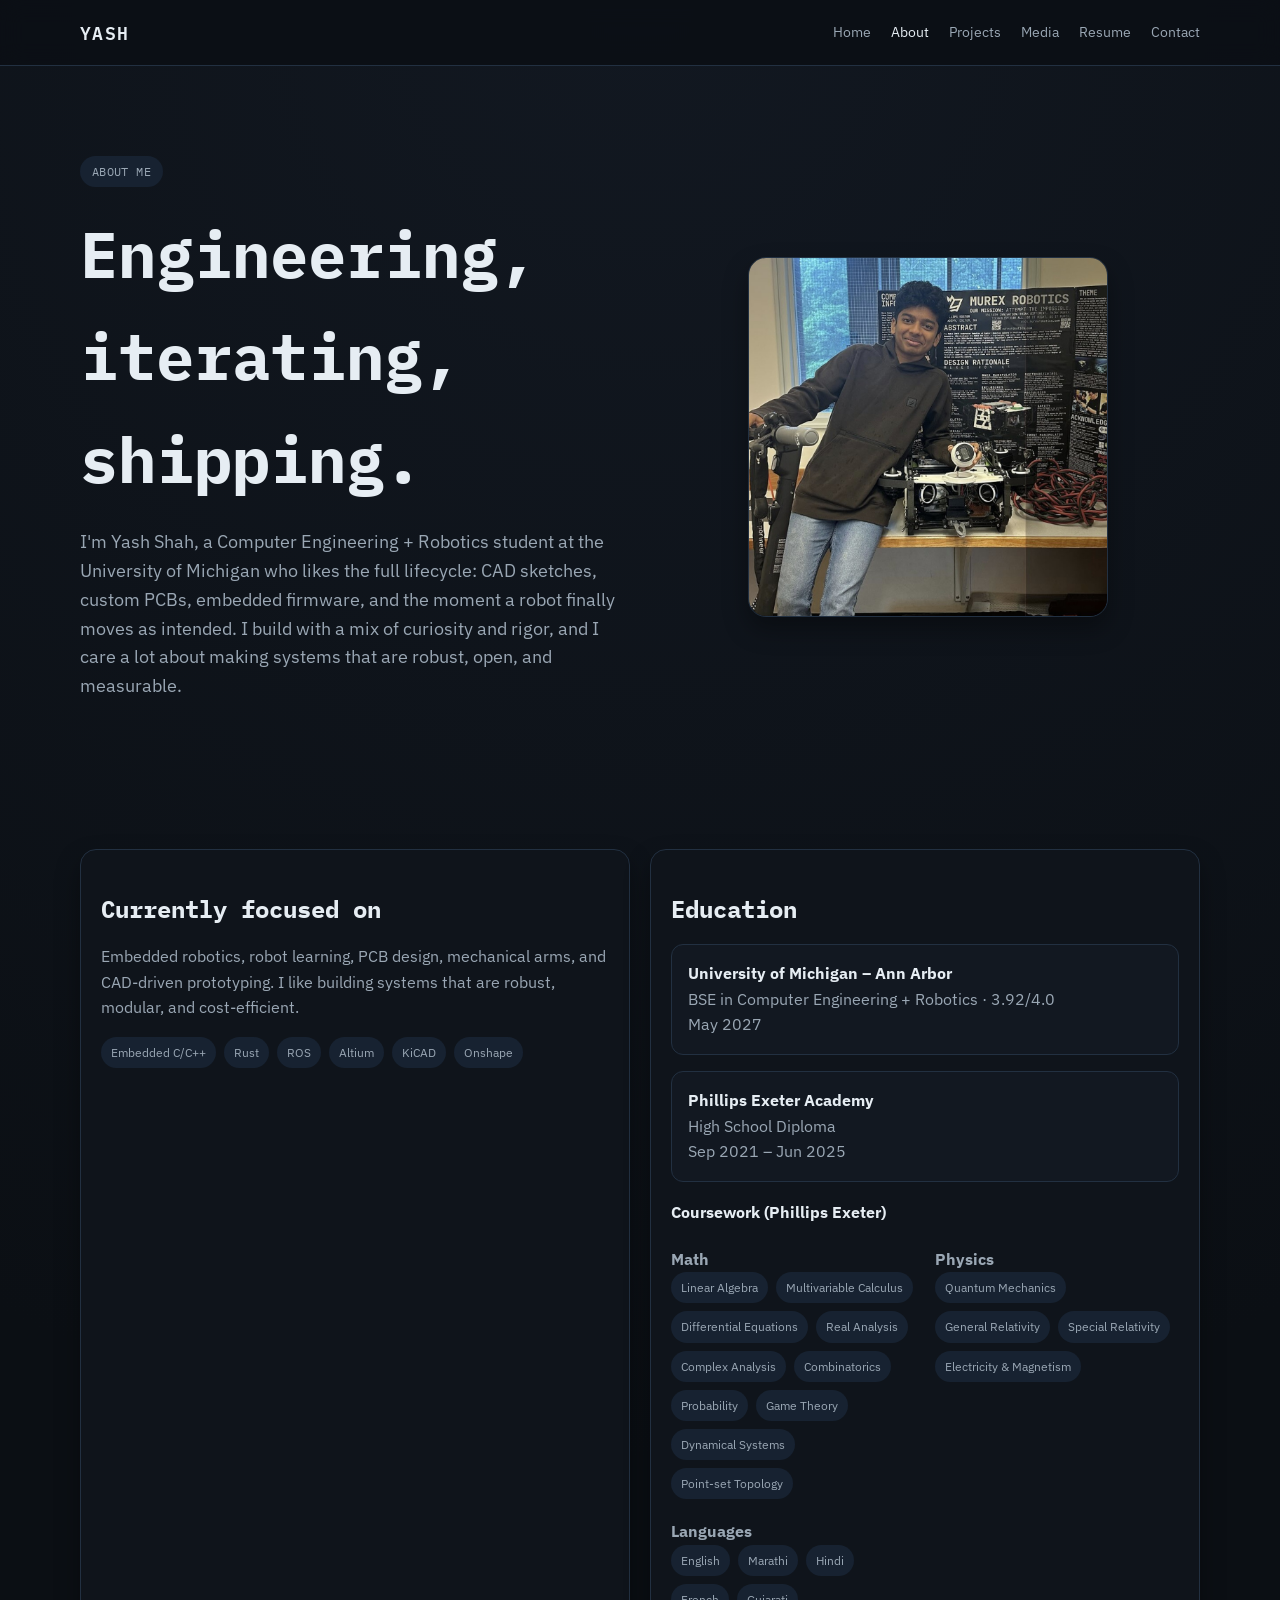
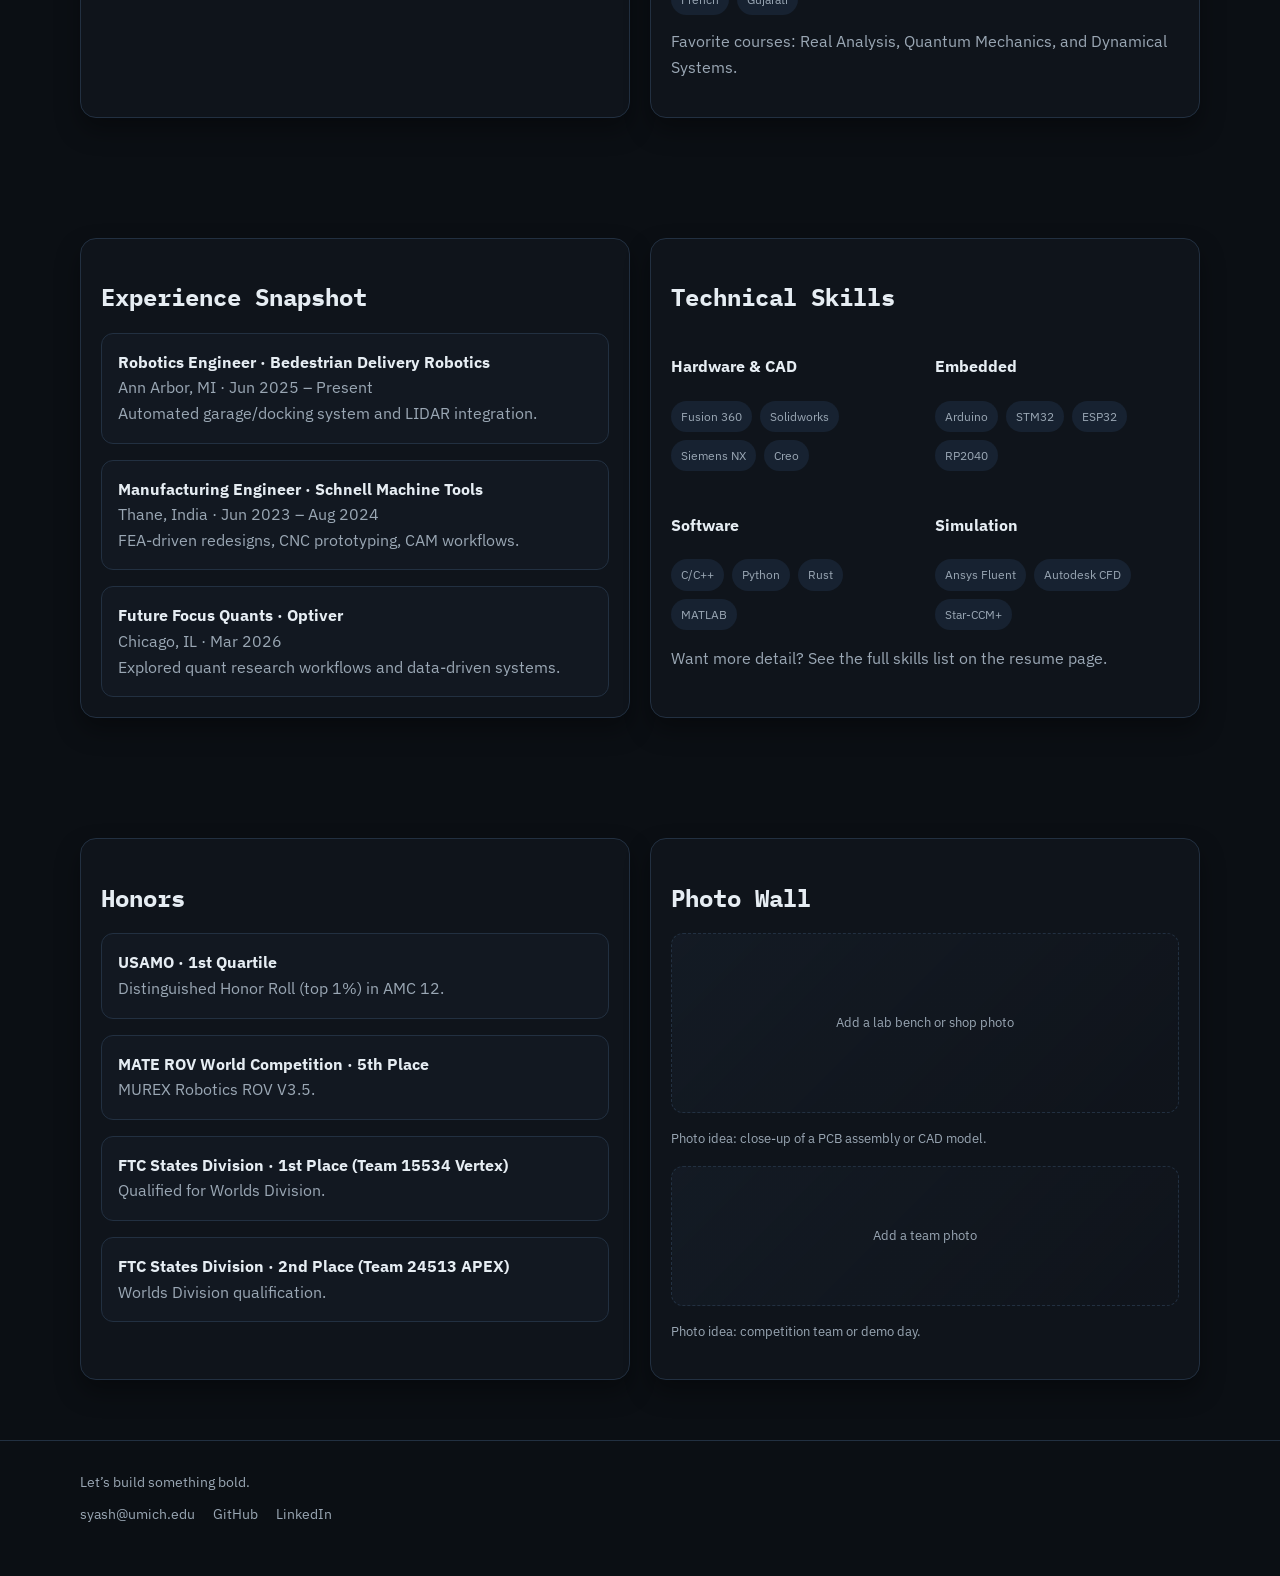
==== about.html @ 1bed522b "Starter template without media" ====
<!DOCTYPE html>
<html lang="en">
  <head>
    <meta charset="UTF-8" />
    <meta name="viewport" content="width=device-width, initial-scale=1.0" />
    <title>About | Yash</title>
    <link rel="stylesheet" href="styles.css" />
  </head>
  <body>
    <header class="nav">
      <div class="container nav-inner">
        <a class="logo" href="index.html">Yash</a>
        <nav class="nav-links">
          <a href="index.html">Home</a>
          <a href="about.html">About</a>
          <a href="projects.html">Projects</a>
          <a href="media.html">Media</a>
          <a href="resume.html">Resume</a>
          <a href="contact.html">Contact</a>
        </nav>
      </div>
    </header>

    <main>
      <section class="hero">
        <div class="container hero-grid">
          <div>
            <span class="pill">About Me</span>
            <h1>Engineering, iterating, shipping.</h1>
            <p>
              I'm Yash Shah, a Computer Engineering + Robotics student at the
              University of Michigan who likes the full lifecycle: CAD sketches,
              custom PCBs, embedded firmware, and the moment a robot finally
              moves as intended. I build with a mix of curiosity and rigor, and
              I care a lot about making systems that are robust, open, and
              measurable.
            </p>
          </div>
          <div class="hero-media">
            <img class="headshot" src="yash.jpg" alt="Yash headshot" />
          </div>
        </div>
      </section>

      <section>
        <div class="container split">
          <div class="card">
            <h2 class="section-title">Currently focused on</h2>
            <p class="muted">
              Embedded robotics, robot learning, PCB design, mechanical arms,
              and CAD-driven prototyping. I like building systems that are
              robust, modular, and cost-efficient.
            </p>
            <div class="tags">
              <span class="tag">Embedded C/C++</span>
              <span class="tag">Rust</span>
              <span class="tag">ROS</span>
              <span class="tag">Altium</span>
              <span class="tag">KiCAD</span>
              <span class="tag">Onshape</span>
            </div>
          </div>
          <div class="card">
            <h2 class="section-title">Education</h2>
            <div class="timeline">
              <div class="timeline-item">
                <strong>University of Michigan – Ann Arbor</strong>
                <div class="muted">BSE in Computer Engineering + Robotics · 3.92/4.0</div>
                <div class="muted">May 2027</div>
              </div>
              <div class="timeline-item">
                <strong>Phillips Exeter Academy</strong>
                <div class="muted">High School Diploma</div>
                <div class="muted">Sep 2021 – Jun 2025</div>
              </div>
            </div>
            <h4 style="margin-top: 18px;">Coursework (Phillips Exeter)</h4>
            <div class="split">
              <div>
                <strong class="muted">Math</strong>
                <div class="tags">
                  <span class="tag">Linear Algebra</span>
                  <span class="tag">Multivariable Calculus</span>
                  <span class="tag">Differential Equations</span>
                  <span class="tag">Real Analysis</span>
                  <span class="tag">Complex Analysis</span>
                  <span class="tag">Combinatorics</span>
                  <span class="tag">Probability</span>
                  <span class="tag">Game Theory</span>
                  <span class="tag">Dynamical Systems</span>
                  <span class="tag">Point-set Topology</span>
                </div>
              </div>
              <div>
                <strong class="muted">Physics</strong>
                <div class="tags">
                  <span class="tag">Quantum Mechanics</span>
                  <span class="tag">General Relativity</span>
                  <span class="tag">Special Relativity</span>
                  <span class="tag">Electricity & Magnetism</span>
                </div>
              </div>
              <div>
                <strong class="muted">Languages</strong>
                <div class="tags">
                  <span class="tag">English</span>
                  <span class="tag">Marathi</span>
                  <span class="tag">Hindi</span>
                  <span class="tag">French</span>
                  <span class="tag">Gujarati</span>
                </div>
              </div>
            </div>
            <p class="muted" style="margin-top: 14px;">
              Favorite courses: Real Analysis, Quantum Mechanics, and Dynamical Systems.
            </p>
          </div>
        </div>
      </section>

      <section>
        <div class="container split">
          <div class="card">
            <h2 class="section-title">Experience Snapshot</h2>
            <div class="timeline">
              <div class="timeline-item">
                <strong>Robotics Engineer · Bedestrian Delivery Robotics</strong>
                <div class="muted">Ann Arbor, MI · Jun 2025 – Present</div>
                <div class="muted">Automated garage/docking system and LIDAR integration.</div>
              </div>
              <div class="timeline-item">
                <strong>Manufacturing Engineer · Schnell Machine Tools</strong>
                <div class="muted">Thane, India · Jun 2023 – Aug 2024</div>
                <div class="muted">FEA-driven redesigns, CNC prototyping, CAM workflows.</div>
              </div>
              <div class="timeline-item">
                <strong>Future Focus Quants · Optiver</strong>
                <div class="muted">Chicago, IL · Mar 2026</div>
                <div class="muted">Explored quant research workflows and data-driven systems.</div>
              </div>
            </div>
          </div>
          <div class="card">
            <h2 class="section-title">Technical Skills</h2>
            <div class="split">
              <div>
                <h4>Hardware & CAD</h4>
                <div class="tags">
                  <span class="tag">Fusion 360</span>
                  <span class="tag">Solidworks</span>
                  <span class="tag">Siemens NX</span>
                  <span class="tag">Creo</span>
                </div>
              </div>
              <div>
                <h4>Embedded</h4>
                <div class="tags">
                  <span class="tag">Arduino</span>
                  <span class="tag">STM32</span>
                  <span class="tag">ESP32</span>
                  <span class="tag">RP2040</span>
                </div>
              </div>
              <div>
                <h4>Software</h4>
                <div class="tags">
                  <span class="tag">C/C++</span>
                  <span class="tag">Python</span>
                  <span class="tag">Rust</span>
                  <span class="tag">MATLAB</span>
                </div>
              </div>
              <div>
                <h4>Simulation</h4>
                <div class="tags">
                  <span class="tag">Ansys Fluent</span>
                  <span class="tag">Autodesk CFD</span>
                  <span class="tag">Star-CCM+</span>
                </div>
              </div>
            </div>
            <p class="muted" style="margin-top: 16px;">
              Want more detail? See the full skills list on the resume page.
            </p>
          </div>
        </div>
      </section>
      <section>
        <div class="container split">
          <div class="card">
            <h2 class="section-title">Honors</h2>
            <div class="list">
              <div class="timeline-item">
                <strong>USAMO · 1st Quartile</strong>
                <div class="muted">Distinguished Honor Roll (top 1%) in AMC 12.</div>
              </div>
              <div class="timeline-item">
                <strong>MATE ROV World Competition · 5th Place</strong>
                <div class="muted">MUREX Robotics ROV V3.5.</div>
              </div>
              <div class="timeline-item">
                <strong>FTC States Division · 1st Place (Team 15534 Vertex)</strong>
                <div class="muted">Qualified for Worlds Division.</div>
              </div>
              <div class="timeline-item">
                <strong>FTC States Division · 2nd Place (Team 24513 APEX)</strong>
                <div class="muted">Worlds Division qualification.</div>
              </div>
            </div>
          </div>
          <div class="card">
            <h2 class="section-title">Photo Wall</h2>
            <div class="media-placeholder">Add a lab bench or shop photo</div>
            <p class="media-caption">Photo idea: close-up of a PCB assembly or CAD model.</p>
            <div class="media-placeholder small">Add a team photo</div>
            <p class="media-caption">Photo idea: competition team or demo day.</p>
          </div>
        </div>
      </section>
    </main>

    <footer class="footer">
      <div class="container">
        <div>Let’s build something bold.</div>
        <div class="footer-links">
          <a href="mailto:syash@umich.edu">syash@umich.edu</a>
          <a href="https://github.com/spicysev-gif" target="_blank" rel="noreferrer">GitHub</a>
          <a href="https://linkedin.com/in/yash-shah1813" target="_blank" rel="noreferrer">LinkedIn</a>
        </div>
      </div>
    </footer>

    <script src="script.js"></script>
  </body>
</html>
---- styles.css ----
@import url("https://fonts.googleapis.com/css2?family=IBM+Plex+Mono:wght@400;600&family=IBM+Plex+Sans:wght@400;500;600&display=swap");

:root {
  color-scheme: dark;
  --bg: #0b0f14;
  --bg-elev: #121821;
  --text: #e6edf3;
  --muted: #9aa7b4;
  --accent: #5ab2ff;
  --accent-strong: #7cc4ff;
  --border: #223041;
  --card: #0f141b;
  --tag: #172231;
  --shadow: 0 12px 24px rgba(0, 0, 0, 0.35);
}

*,
*::before,
*::after {
  box-sizing: border-box;
}

body {
  margin: 0;
  font-family: "IBM Plex Sans", "Segoe UI", system-ui, sans-serif;
  background: radial-gradient(circle at top, #121821 0%, #0b0f14 45%);
  color: var(--text);
  line-height: 1.6;
}

a {
  color: inherit;
  text-decoration: none;
}

img {
  max-width: 100%;
  display: block;
}

.container {
  width: min(1120px, 92vw);
  margin: 0 auto;
}

.pill {
  display: inline-flex;
  align-items: center;
  gap: 8px;
  padding: 6px 12px;
  border-radius: 999px;
  background: var(--tag);
  color: var(--muted);
  font-family: "IBM Plex Mono", monospace;
  font-size: 12px;
  letter-spacing: 0.03em;
  text-transform: uppercase;
}

.nav {
  position: sticky;
  top: 0;
  z-index: 10;
  backdrop-filter: blur(12px);
  background: rgba(11, 15, 20, 0.85);
  border-bottom: 1px solid var(--border);
}

.nav-inner {
  display: flex;
  align-items: center;
  justify-content: space-between;
  padding: 18px 0;
}

.logo {
  font-family: "IBM Plex Mono", monospace;
  font-weight: 600;
  letter-spacing: 0.08em;
  text-transform: uppercase;
  font-size: 18px;
}

.nav-links {
  display: flex;
  gap: 20px;
  font-size: 14px;
  color: var(--muted);
}

.nav-links a.active {
  color: var(--text);
}

.hero {
  padding: 90px 0 70px;
}

.hero-grid {
  display: grid;
  gap: 32px;
  grid-template-columns: repeat(auto-fit, minmax(260px, 1fr));
  align-items: center;
}

.hero-media {
  display: grid;
  justify-items: center;
}

.headshot {
  width: min(360px, 80vw);
  aspect-ratio: 1 / 1;
  border-radius: 18px;
  object-fit: cover;
  border: 1px solid var(--border);
  box-shadow: var(--shadow);
}

.hero h1 {
  font-family: "IBM Plex Mono", monospace;
  font-size: clamp(36px, 6vw, 64px);
  margin: 16px 0 12px;
}

.hero p {
  max-width: 720px;
  color: var(--muted);
  font-size: 18px;
}

.hero-actions {
  display: flex;
  flex-wrap: wrap;
  gap: 16px;
  margin-top: 28px;
}

.button {
  padding: 12px 18px;
  border-radius: 10px;
  border: 1px solid var(--border);
  background: var(--bg-elev);
  color: var(--text);
  font-weight: 500;
  display: inline-flex;
  align-items: center;
  gap: 10px;
  transition: transform 0.2s ease, border-color 0.2s ease;
}

.button.primary {
  border-color: var(--accent);
  box-shadow: var(--shadow);
}

.button:hover {
  transform: translateY(-2px);
  border-color: var(--accent-strong);
}

section {
  padding: 60px 0;
}

.section-title {
  font-family: "IBM Plex Mono", monospace;
  font-size: 24px;
  margin-bottom: 16px;
}

.muted {
  color: var(--muted);
}

.grid {
  display: grid;
  gap: 20px;
}

.grid-3 {
  grid-template-columns: repeat(auto-fit, minmax(240px, 1fr));
}

.card {
  background: var(--card);
  border: 1px solid var(--border);
  border-radius: 16px;
  padding: 20px;
  box-shadow: var(--shadow);
}

.card h3 {
  margin: 8px 0 10px;
  font-size: 18px;
}

.card p {
  color: var(--muted);
  margin: 0 0 16px;
}

.tags {
  display: flex;
  flex-wrap: wrap;
  gap: 8px;
}

.tag {
  padding: 6px 10px;
  border-radius: 999px;
  background: var(--tag);
  font-size: 12px;
  color: var(--muted);
}

.media-placeholder {
  height: 180px;
  border-radius: 12px;
  border: 1px dashed var(--border);
  background: linear-gradient(135deg, rgba(34, 48, 65, 0.25), rgba(16, 20, 27, 0.6));
  display: grid;
  place-items: center;
  color: var(--muted);
  font-size: 13px;
  margin-bottom: 16px;
}

.media-placeholder.small {
  height: 140px;
}

.media-caption {
  margin-top: -6px;
  margin-bottom: 16px;
  font-size: 13px;
  color: var(--muted);
}

.detail {
  display: grid;
  gap: 30px;
  grid-template-columns: repeat(auto-fit, minmax(280px, 1fr));
  align-items: start;
}

.detail h4 {
  margin: 0 0 10px;
  font-size: 18px;
}

.detail ul {
  margin: 0;
  padding-left: 18px;
  color: var(--muted);
}

.resume-embed {
  width: 100%;
  height: min(80vh, 900px);
  border: 1px solid var(--border);
  border-radius: 12px;
  background: var(--bg-elev);
}

.footer {
  border-top: 1px solid var(--border);
  padding: 30px 0 50px;
  color: var(--muted);
  font-size: 14px;
}

.footer-links {
  display: flex;
  gap: 18px;
  flex-wrap: wrap;
  margin-top: 10px;
}

.project-actions {
  display: flex;
  flex-wrap: wrap;
  gap: 12px;
}

.button.disabled {
  opacity: 0.5;
  pointer-events: none;
}

.form {
  display: grid;
  gap: 16px;
  max-width: 620px;
}

label {
  font-size: 13px;
  color: var(--muted);
  display: block;
  margin-bottom: 6px;
}

input,
textarea {
  width: 100%;
  padding: 12px 14px;
  border-radius: 10px;
  border: 1px solid var(--border);
  background: var(--bg-elev);
  color: var(--text);
  font-family: inherit;
}

textarea {
  min-height: 140px;
  resize: vertical;
}

.split {
  display: grid;
  grid-template-columns: repeat(auto-fit, minmax(220px, 1fr));
  gap: 20px;
}

.list {
  display: grid;
  gap: 16px;
}

.media-grid {
  display: grid;
  gap: 18px;
  grid-template-columns: repeat(auto-fit, minmax(220px, 1fr));
}

.timeline {
  display: grid;
  gap: 16px;
}

.timeline-item {
  padding: 16px;
  border: 1px solid var(--border);
  border-radius: 12px;
  background: var(--bg-elev);
}

@media (max-width: 720px) {
  .nav-links {
    gap: 12px;
    font-size: 12px;
  }

  .hero {
    padding: 70px 0 50px;
  }
}
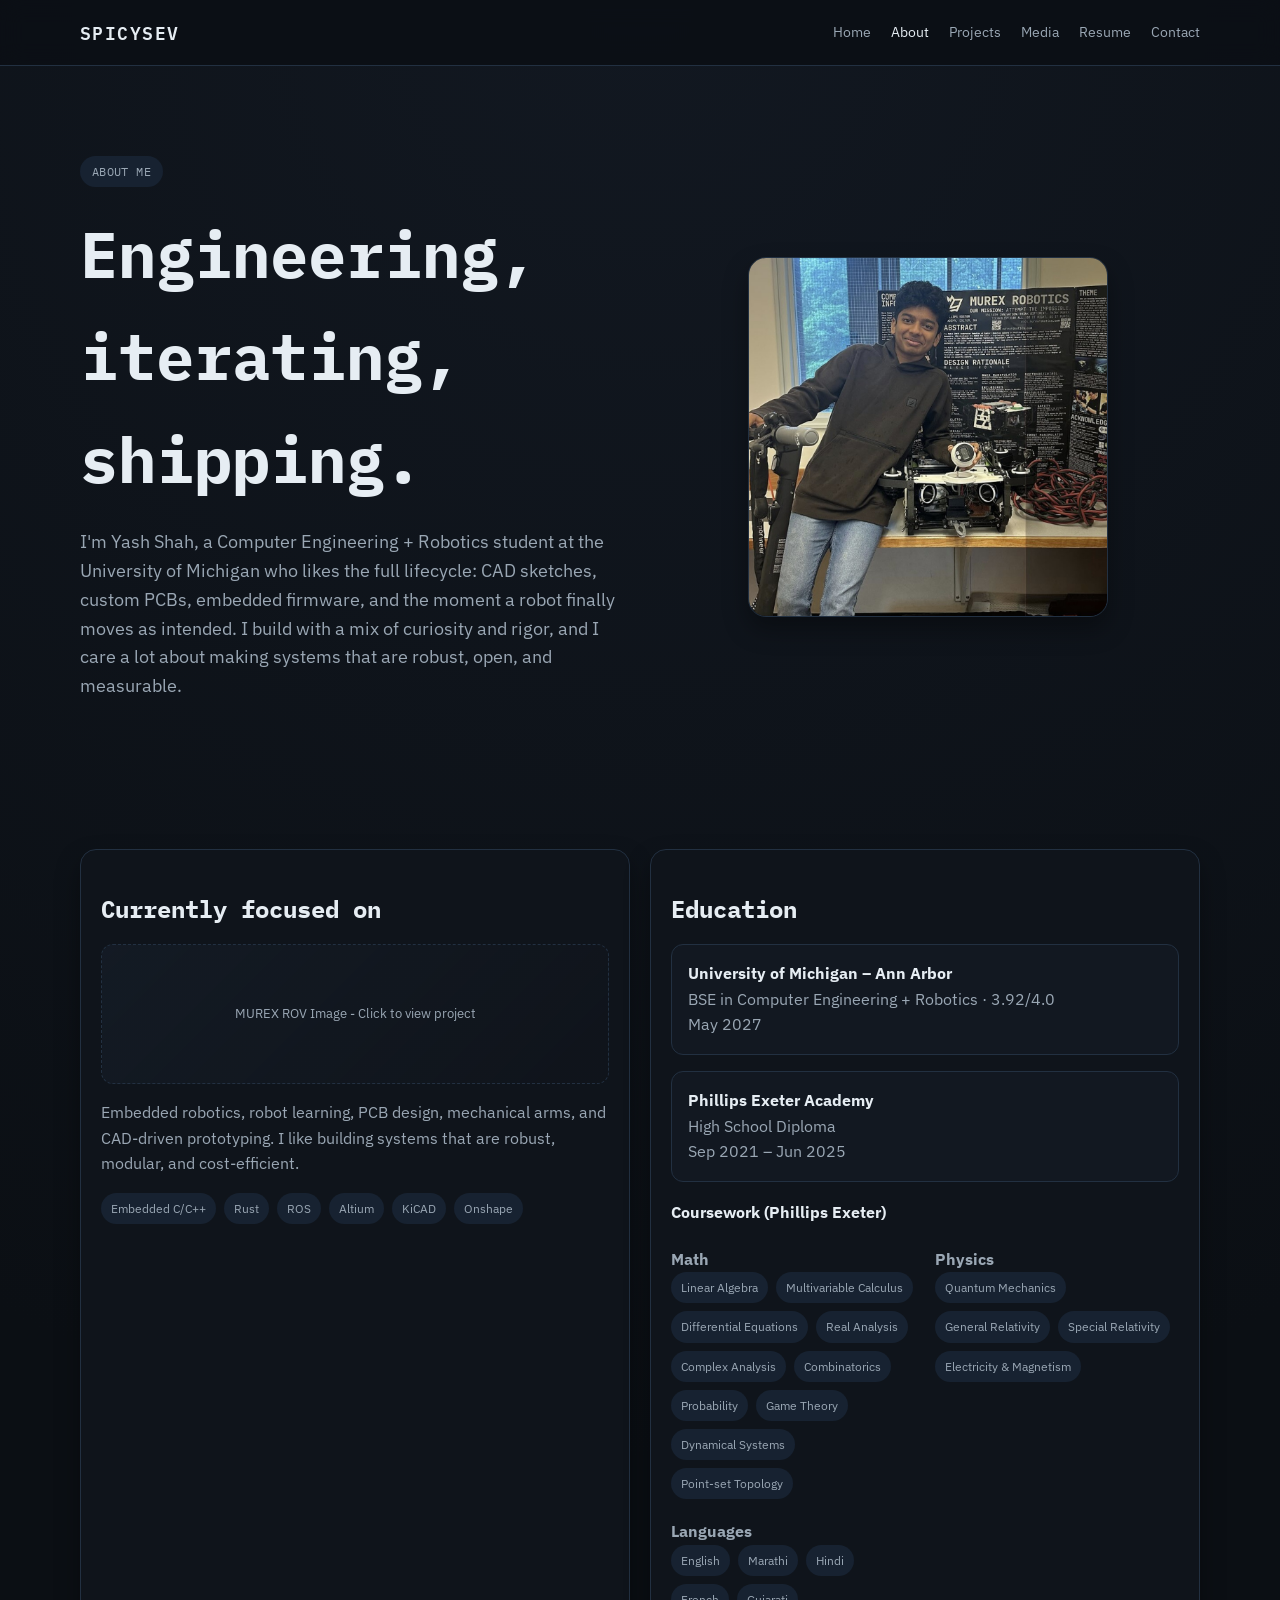
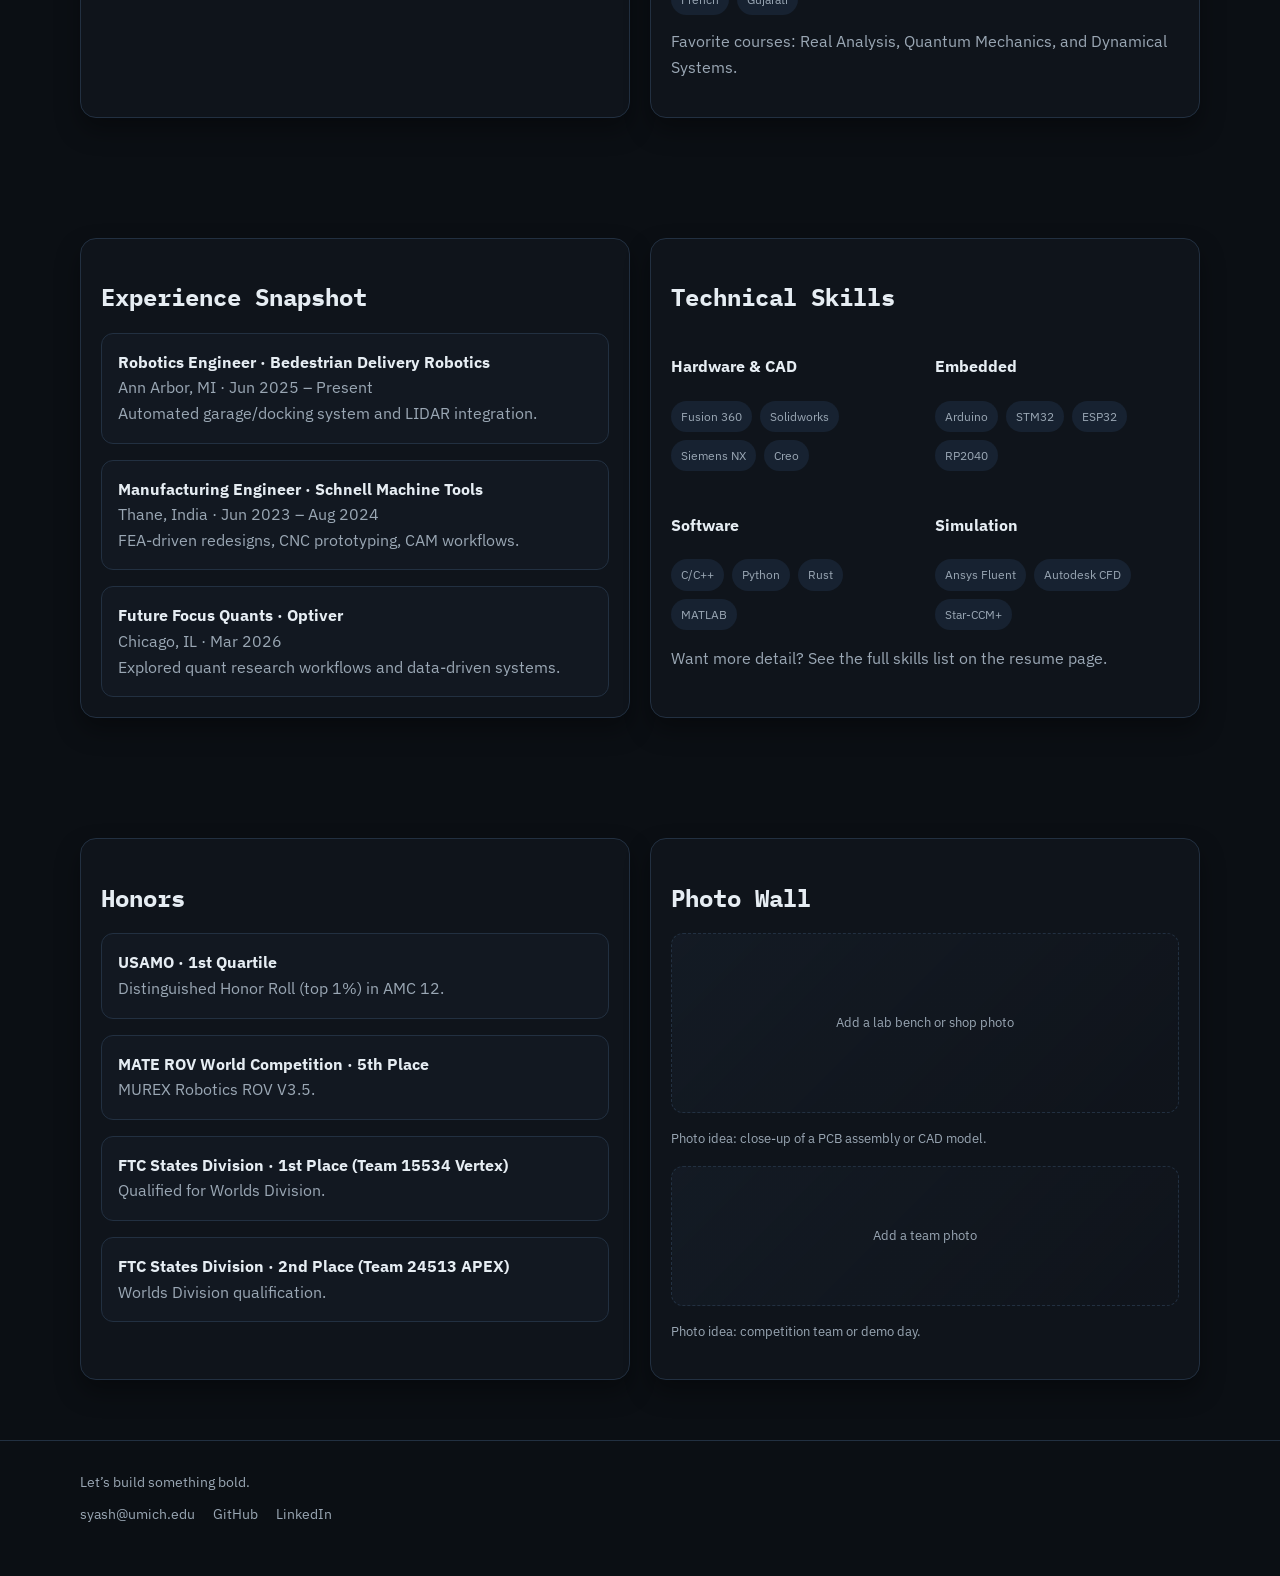
==== commit 009d22cd: "Added big media for MUREX" ====
--- a/about.html
+++ b/about.html
@@ -9,7 +9,7 @@
   <body>
     <header class="nav">
       <div class="container nav-inner">
-        <a class="logo" href="index.html">Yash</a>
+        <a class="logo" href="index.html">SPICYSEV</a>
         <nav class="nav-links">
           <a href="index.html">Home</a>
           <a href="about.html">About</a>
@@ -46,6 +46,12 @@
         <div class="container split">
           <div class="card">
             <h2 class="section-title">Currently focused on</h2>
+            <a href="murex-rov.html" style="display: block; text-decoration: none; margin-bottom: 16px;">
+              <img src="assets/Murex_media/rov_image.jpg" alt="MUREX ROV" style="width: 100%; border-radius: 12px; border: 1px solid var(--border); cursor: pointer; transition: transform 0.2s ease;" onerror="this.style.display='none'; this.nextElementSibling.style.display='grid';" />
+              <div class="media-placeholder small" style="cursor: pointer; display: none;">
+                <span>MUREX ROV Image - Click to view project</span>
+              </div>
+            </a>
             <p class="muted">
               Embedded robotics, robot learning, PCB design, mechanical arms,
               and CAD-driven prototyping. I like building systems that are
--- a/styles.css
+++ b/styles.css
@@ -73,12 +73,26 @@
   padding: 18px 0;
 }
 
+.nav-brand {
+  display: flex;
+  align-items: baseline;
+  gap: 10px;
+}
+
 .logo {
   font-family: "IBM Plex Mono", monospace;
   font-weight: 600;
   letter-spacing: 0.08em;
   text-transform: uppercase;
   font-size: 18px;
+}
+
+.logo-tagline {
+  font-family: "IBM Plex Mono", monospace;
+  font-size: 12px;
+  font-style: italic;
+  color: var(--muted);
+  opacity: 0.9;
 }
 
 .nav-links {
@@ -188,6 +202,12 @@
   border-radius: 16px;
   padding: 20px;
   box-shadow: var(--shadow);
+  transition: transform 0.2s ease, border-color 0.2s ease;
+}
+
+.card:hover {
+  transform: translateY(-2px);
+  border-color: var(--accent);
 }
 
 .card h3 {
@@ -224,6 +244,12 @@
   color: var(--muted);
   font-size: 13px;
   margin-bottom: 16px;
+  transition: border-color 0.2s ease, background 0.2s ease;
+}
+
+.media-placeholder:hover {
+  border-color: var(--accent);
+  background: linear-gradient(135deg, rgba(90, 178, 255, 0.15), rgba(16, 20, 27, 0.6));
 }
 
 .media-placeholder.small {
@@ -261,6 +287,25 @@
   border: 1px solid var(--border);
   border-radius: 12px;
   background: var(--bg-elev);
+}
+
+.video-container {
+  width: 100%;
+  margin-bottom: 20px;
+}
+
+.project-video {
+  width: 100%;
+  max-width: 100%;
+  border-radius: 12px;
+  border: 1px solid var(--border);
+  background: var(--bg-elev);
+  box-shadow: var(--shadow);
+}
+
+img[alt="MUREX ROV"]:hover {
+  transform: translateY(-2px);
+  border-color: var(--accent);
 }
 
 .footer {
